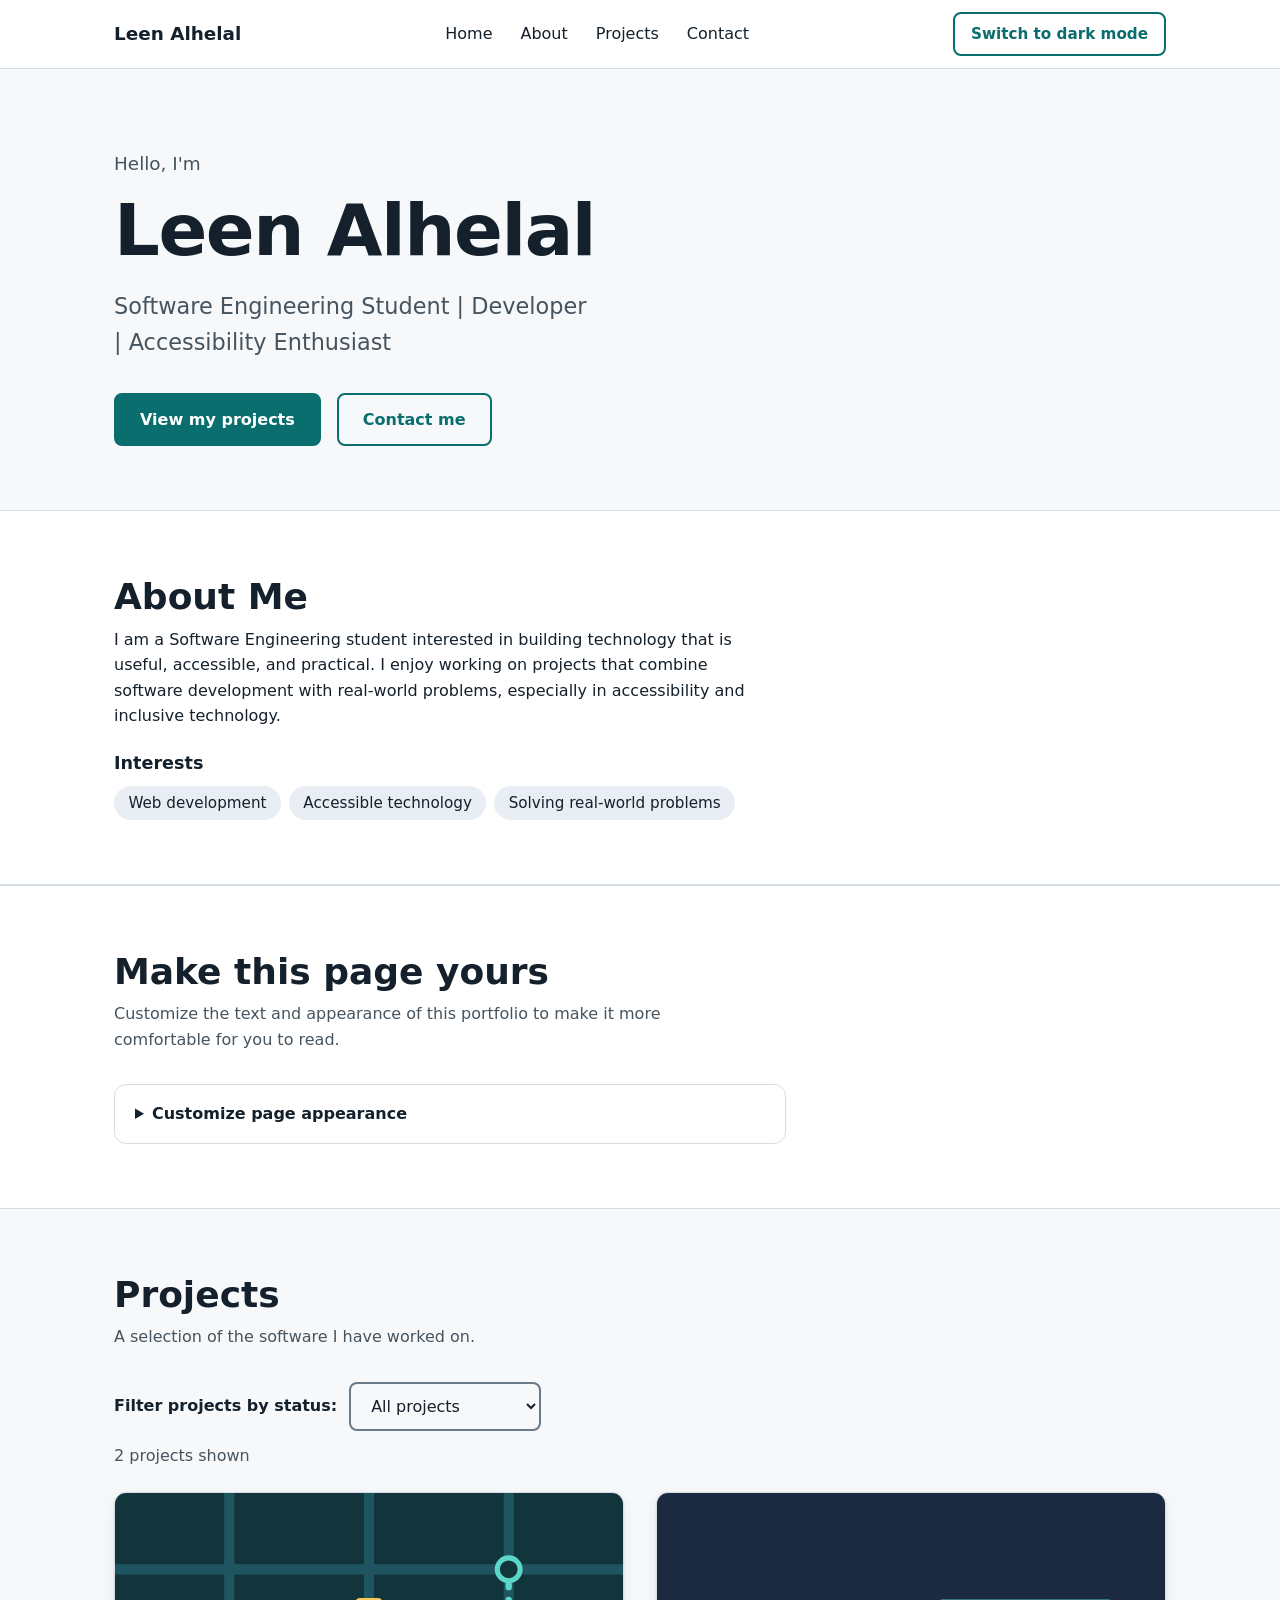
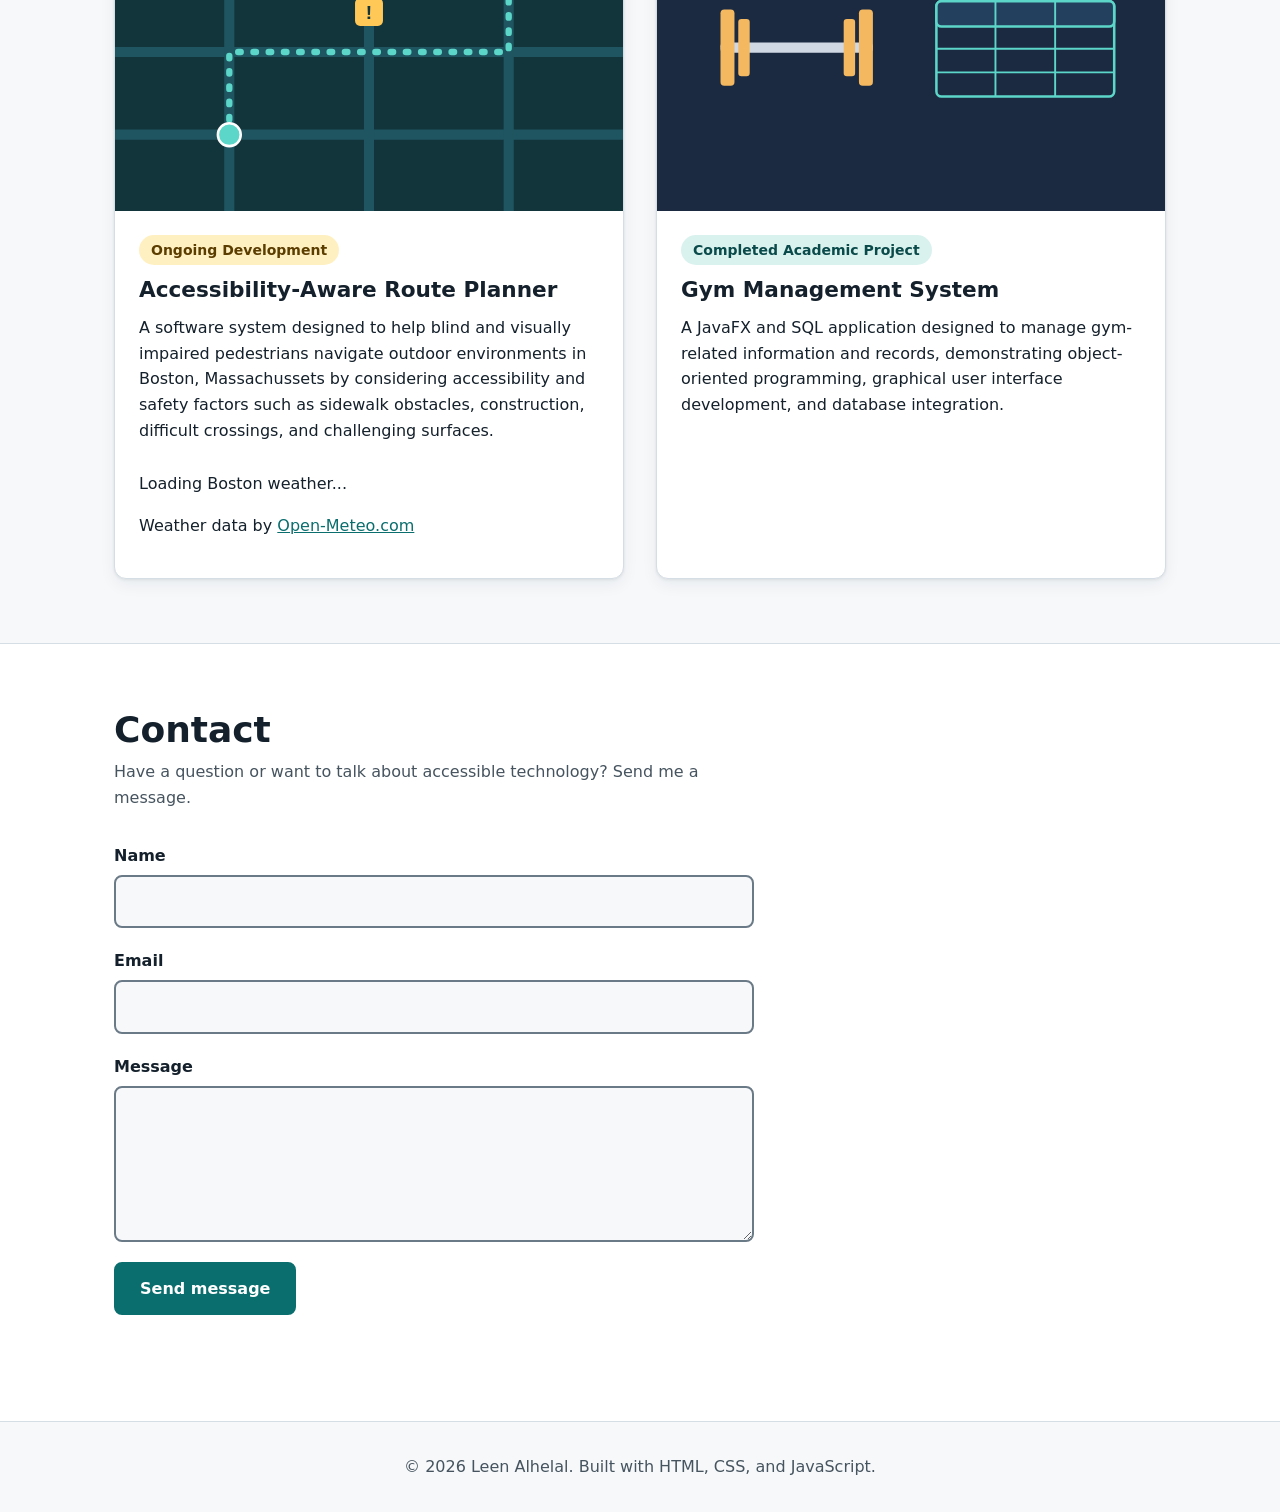
==== .idea/index.html @ 06a5d825 "Weather API Integration in Boston" ====
<!DOCTYPE html>
<html lang="en">
<head>
    <meta charset="UTF-8">
    <!-- The viewport tag makes the page scale correctly on phones and tablets -->
    <meta name="viewport" content="width=device-width, initial-scale=1.0">
    <meta name="description" content="Personal portfolio of Leen Alhelal, a Software Engineering student and accessibility enthusiast.">
    <title>Leen Alhelal | Software Engineering Student</title>

    <link rel="stylesheet" href="css/styles.css">
</head>
<body>

<!-- Skip link: lets keyboard and screen reader users jump past the menu.
     It stays hidden until it receives keyboard focus (see styles.css). -->
<a class="skip-link" href="#main-content">Skip to main content</a>

<!-- ===================== HEADER & NAVIGATION ===================== -->
<header class="site-header">
    <div class="container header-inner">

        <a class="site-logo" href="#home">Leen Alhelal</a>

        <!-- Each link's href matches the id of a section further down the page -->
        <nav class="site-nav" aria-label="Main navigation">
            <ul class="nav-list">
                <li><a class="nav-link" href="#home">Home</a></li>
                <li><a class="nav-link" href="#about">About</a></li>
                <li><a class="nav-link" href="#projects">Projects</a></li>
                <li><a class="nav-link" href="#contact">Contact</a></li>
            </ul>
        </nav>

        <!-- Dark/light mode button. The text is updated by js/script.js -->
        <button id="theme-toggle" class="button button-secondary theme-toggle" type="button">
            Switch to dark mode
        </button>

    </div>
</header>

<main id="main-content">

    <!-- ===================== HERO / HOME ===================== -->
    <section id="home" class="hero" aria-labelledby="hero-title">
        <div class="container">
            <p class="hero-greeting">Hello, I'm</p>
            <h1 id="hero-title" class="hero-title">Leen Alhelal</h1>
            <p class="hero-tagline">Software Engineering Student | Developer | Accessibility Enthusiast</p>

            <div class="hero-actions">
                <a class="button button-primary" href="#projects">View my projects</a>
                <a class="button button-secondary" href="#contact">Contact me</a>
            </div>
        </div>
    </section>

    <!-- ===================== ABOUT ME ===================== -->
    <section id="about" class="section section-alt" aria-labelledby="about-title">
        <div class="container">
            <h2 id="about-title" class="section-title">About Me</h2>

            <div class="about-text">
                <p>
                    I am a Software Engineering student interested in building technology
                    that is useful, accessible, and practical. I enjoy working on projects
                    that combine software development with real-world problems, especially
                    in accessibility and inclusive technology.
                </p>

                <h3 class="about-subheading">Interests</h3>
                <ul class="interest-list">
                    <li>Web development</li>
                    <li>Accessible technology</li>
                    <li>Solving real-world problems</li>
                </ul>
            </div>
        </div>
    </section>


    <!-- ===================== ACCESSIBILITY CUSTOMIZATION ===================== -->
    <section id="accessibility-tools" class="section section-alt"
             aria-labelledby="accessibility-tools-title">
        <div class="container">
            <h2 id="accessibility-tools-title" class="section-title">
                Make this page yours
            </h2>

            <p class="section-intro">
                Customize the text and appearance of this portfolio
                to make it more comfortable for you to read.
            </p>

            <details class="accessibility-settings">
                <summary>Customize page appearance</summary>

                <div class="settings-panel">
                    <!-- Text size -->
                    <div class="setting-control">
                        <label for="text-scale">Text size</label>

                        <div class="range-control">
                            <input type="range" id="text-scale"
                                   min="100" max="150" step="10" value="100">
                            <output id="text-scale-value" for="text-scale">
                                100%
                            </output>
                        </div>
                    </div>

                    <!-- Line spacing -->
                    <div class="setting-control">
                        <label for="line-spacing">Line spacing</label>

                        <div class="range-control">
                            <input type="range" id="line-spacing"
                                   min="1.4" max="2.2" step="0.1" value="1.6">
                            <output id="line-spacing-value" for="line-spacing">
                                1.6
                            </output>
                        </div>
                    </div>

                    <!-- Contrast -->
                    <div class="setting-control">
                        <label for="contrast-setting">Contrast</label>

                        <select id="contrast-setting" class="form-input">
                            <option value="standard">Standard contrast</option>
                            <option value="high">High contrast</option>
                        </select>
                    </div>

                    <!-- Content width -->
                    <div class="setting-control">
                        <label for="width-setting">Content width</label>

                        <select id="width-setting" class="form-input">
                            <option value="comfortable">Comfortable</option>
                            <option value="narrow">Narrow</option>
                        </select>
                    </div>

                    <button id="reset-accessibility"
                            class="button button-secondary"
                            type="button">
                        Reset settings
                    </button>

                    <p id="accessibility-status"
                       class="form-status"
                       role="status"
                       aria-live="polite"></p>
                </div>
            </details>
        </div>
    </section>

    <!-- ===================== PROJECTS ===================== -->
    <section id="projects" class="section" aria-labelledby="projects-title">
        <div class="container">
            <h2 id="projects-title" class="section-title">Projects</h2>

            <p class="section-intro">
                A selection of the software I have worked on.
            </p>

            <!-- Project status filter -->
            <div class="project-filters">
                <label for="project-filter">Filter projects by status:</label>

                <select id="project-filter" class="form-input">
                    <option value="all">All projects</option>
                    <option value="ongoing">Ongoing</option>
                    <option value="completed">Completed</option>
                </select>
            </div>

            <p id="project-count" class="project-count"
               role="status" aria-live="polite">
                Showing 2 of 2 projects.
            </p>

            <p id="project-empty" class="project-empty" hidden>
                No projects match this filter.
            </p>

            <div class="project-grid">


                <!-- Project 1 -->
                <article class="project-card" data-status="ongoing">
                    <img
                            class="project-image"
                            src="assets/images/project-route-planner.svg"
                            alt="Illustration of a route on a street map that goes around an obstacle marker"
                            width="800"
                            height="500"
                            loading="lazy">
                    <div class="project-body">
                        <span class="status-badge status-ongoing">Ongoing Development</span>
                        <h3 class="project-title">Accessibility-Aware Route Planner</h3>
                        <p class="project-description">
                            A software system designed to help blind and visually impaired
                            pedestrians navigate outdoor environments in Boston, Massachussets by considering
                            accessibility and safety factors such as sidewalk obstacles,
                            construction, difficult crossings, and challenging surfaces.
                        </p>

                        <!-- Live Boston walking conditions. Filled in by loadWeather() in js/script.js -->
                        <div id="weather-box" class="weather-box">
                            <p id="weather-text" role="status" aria-live="polite">
                                Loading Boston weather...
                            </p>
                            <p class="weather-credit">
                                Weather data by <a href="https://open-meteo.com/">Open-Meteo.com</a>
                            </p>
                        </div>
                    </div>
                </article>

                <!-- Project 2 -->
                <article class="project-card" data-status="completed">
                    <img
                            class="project-image"
                            src="assets/images/project-gym-management.svg"
                            alt="Illustration of a dumbbell next to a database table"
                            width="800"
                            height="500"
                            loading="lazy">
                    <div class="project-body">
                        <span class="status-badge status-completed">Completed Academic Project</span>
                        <h3 class="project-title">Gym Management System</h3>
                        <p class="project-description">
                            A JavaFX and SQL application designed to manage gym-related
                            information and records, demonstrating object-oriented
                            programming, graphical user interface development, and
                            database integration.
                        </p>
                    </div>
                </article>

            </div>
        </div>
    </section>

    <!-- ===================== CONTACT ===================== -->
    <section id="contact" class="section section-alt" aria-labelledby="contact-title">
        <div class="container">
            <h2 id="contact-title" class="section-title">Contact</h2>
            <p class="section-intro">
                Have a question or want to talk about accessible technology? Send me a message.
            </p>

            <!-- There is no backend, so this form does not send data anywhere yet.
                 js/script.js handles the submit event and shows a confirmation message. -->
            <form id="contact-form" class="contact-form">

                <!-- Each label's "for" matches its input's "id".
                     This lets screen readers announce the label and makes the label clickable. -->
                <div class="form-group">
                    <label class="form-label" for="contact-name">Name</label>
                    <input class="form-input" type="text" id="contact-name" name="name"
                           autocomplete="name" required>
                </div>

                <div class="form-group">
                    <label class="form-label" for="contact-email">Email</label>
                    <input class="form-input" type="email" id="contact-email" name="email"
                           autocomplete="email" required>
                </div>

                <div class="form-group">
                    <label class="form-label" for="contact-message">Message</label>
                    <textarea class="form-input form-textarea" id="contact-message" name="message"
                              rows="5" required></textarea>
                </div>

                <button class="button button-primary" type="submit">Send message</button>

                <!-- role="status" makes screen readers announce the text when it appears -->
                <p id="form-status" class="form-status" role="status"></p>
            </form>
        </div>
    </section>

</main>

<!-- ===================== FOOTER ===================== -->
<footer class="site-footer">
    <div class="container">
        <p>&copy; <span id="current-year">2026</span> Leen Alhelal. Built with HTML, CSS, and JavaScript.</p>
    </div>
</footer>

<!-- The script is at the end of <body> so the page elements already exist when it runs -->
<script src="js/script.js"></script>
</body>
</html>
---- .idea/css/styles.css ----
/* ==========================================================================
   styles.css - Leen Alhelal's portfolio

   Contents
   1. Theme variables (light + dark colours)
   2. Base styles
   3. Reusable pieces (container, buttons, sections)
   4. Header and navigation
   5. Hero
   6. About
   7. Projects
   8. Contact form
   9. Footer
   10. Motion preferences
   11. Responsive design (tablet + mobile)
   ========================================================================== */


/* --------------------------------------------------------------------------
   1. THEME VARIABLES
   Colours live in ONE place. Every rule below uses var(--name), so switching
   theme only means swapping these values.
   -------------------------------------------------------------------------- */

/* Light theme (the default) */
:root {
  color-scheme: light;               /* makes form controls and scrollbars match the theme */

  --color-bg: #f6f8fa;               /* page background */
  --color-surface: #ffffff;          /* cards, header, alternate sections */
  --color-text: #14202b;
  --color-text-muted: #46545f;
  --color-border: #d5dde5;
  --color-input-border: #6b7a87;
  --color-hover-bg: #e8eef3;         /* light highlight for hovered links, chips */

  --color-accent: #0b6e6e;
  --color-accent-hover: #084f4f;
  --color-on-accent: #ffffff;        /* text colour on top of the accent colour */
  --color-focus: #1d4ed8;            /* keyboard focus outline */

  --color-ongoing-bg: #fff0c2;
  --color-ongoing-text: #5c3d00;
  --color-completed-bg: #d9f2ee;
  --color-completed-text: #0a4a4a;

  --shadow-card: 0 1px 3px rgba(20, 32, 43, 0.08), 0 6px 16px rgba(20, 32, 43, 0.06);

  /* Other design values used in several places */
  --font-body: system-ui, -apple-system, "Segoe UI", Roboto, Helvetica, Arial, sans-serif;
  --radius: 12px;
  --max-width: 1100px;
  --scroll-offset: 4.5rem;           /* space left for the sticky header when jumping to a section */
}

/* Dark theme: script.js sets data-theme="dark" on the <html> element.
   These values replace the light ones above. */
:root[data-theme="dark"] {
  color-scheme: dark;

  --color-bg: #0e1620;
  --color-surface: #16212c;
  --color-text: #e9eff4;
  --color-text-muted: #aab8c4;
  --color-border: #2b3a48;
  --color-input-border: #7f909f;
  --color-hover-bg: #223140;

  --color-accent: #5cd6c8;
  --color-accent-hover: #8be9dd;
  --color-on-accent: #0e1620;
  --color-focus: #ffd166;

  --color-ongoing-bg: #3d2f0c;
  --color-ongoing-text: #ffd97a;
  --color-completed-bg: #12403e;
  --color-completed-text: #a1f0e6;

  --shadow-card: 0 1px 3px rgba(0, 0, 0, 0.4);
}


/* --------------------------------------------------------------------------
   2. BASE STYLES
   -------------------------------------------------------------------------- */

/* border-box means padding is included in an element's width (easier maths) */
*,
*::before,
*::after {
  box-sizing: border-box;
}

body {
  margin: 0;
  font-family: var(--font-body);
  line-height: 1.6;
  color: var(--color-text);
  background-color: var(--color-bg);
}

h1,
h2,
h3 {
  line-height: 1.2;
}

/* Responsive images: never wider than their container, and keep proportions */
img {
  display: block;
  max-width: 100%;
  height: auto;
}

a {
  color: var(--color-accent);
}

a:hover {
  color: var(--color-accent-hover);
}

/* Keyboard focus: a clear outline on anything focusable.
   :focus-visible only shows it for keyboard users, not for mouse clicks. */
:focus-visible {
  outline: 3px solid var(--color-focus);
  outline-offset: 3px;
}


/* --------------------------------------------------------------------------
   3. REUSABLE PIECES
   -------------------------------------------------------------------------- */

/* Keeps content centred and not too wide on large screens */
.container {
  max-width: var(--max-width);
  margin-inline: auto;               /* left + right margin: auto = centred */
  padding-inline: 1.5rem;
}

/* Hidden "Skip to main content" link, shown when it gets keyboard focus */
.skip-link {
  position: absolute;
  top: -4rem;                        /* off-screen */
  left: 1rem;
  z-index: 100;
  padding: 0.5rem 1rem;
  border-radius: 8px;
  background-color: var(--color-accent);
  color: var(--color-on-accent);
  font-weight: 600;
}

.skip-link:focus {
  top: 1rem;                         /* slides into view */
  color: var(--color-on-accent);
}

/* Buttons: used for links AND real <button> elements */
.button {
  display: inline-block;
  padding: 0.75rem 1.5rem;
  border: 2px solid var(--color-accent);
  border-radius: 8px;
  font: inherit;                     /* real buttons don't inherit the page font by default */
  font-weight: 600;
  text-align: center;
  text-decoration: none;
  cursor: pointer;
}

.button-primary {
  background-color: var(--color-accent);
  color: var(--color-on-accent);
}

.button-primary:hover {
  background-color: var(--color-accent-hover);
  border-color: var(--color-accent-hover);
  color: var(--color-on-accent);
}

.button-secondary {
  background-color: transparent;
  color: var(--color-accent);
}

.button-secondary:hover {
  background-color: var(--color-accent);
  color: var(--color-on-accent);
}

/* Page sections */
.section {
  padding-block: 4rem;               /* top + bottom */
  scroll-margin-top: var(--scroll-offset);
}

/* Alternate background so sections are easy to tell apart */
.section-alt {
  background-color: var(--color-surface);
  border-block: 1px solid var(--color-border);
}

.section-title {
  margin: 0 0 0.5rem;
  font-size: clamp(1.75rem, 4vw, 2.25rem);   /* scales with screen width, within limits */
}

.section-intro {
  max-width: 60ch;                   /* "ch" is about one character wide: keeps lines readable */
  margin: 0 0 2rem;
  color: var(--color-text-muted);
}


/* --------------------------------------------------------------------------
   4. HEADER AND NAVIGATION
   -------------------------------------------------------------------------- */

.site-header {
  position: sticky;                  /* stays at the top while scrolling */
  top: 0;
  z-index: 50;
  background-color: var(--color-surface);
  border-bottom: 1px solid var(--color-border);
}

/* Flexbox: logo on the left, nav in the middle, toggle button on the right */
.header-inner {
  display: flex;
  align-items: center;
  justify-content: space-between;
  gap: 1rem;
  padding-block: 0.75rem;
}

.site-logo {
  font-size: 1.15rem;
  font-weight: 700;
  color: var(--color-text);
  text-decoration: none;
}

.site-logo:hover {
  color: var(--color-accent);
}

.nav-list {
  display: flex;
  gap: 0.25rem;
  margin: 0;
  padding: 0;
  list-style: none;
}

.nav-link {
  display: block;
  padding: 0.5rem 0.75rem;
  border-radius: 8px;
  font-weight: 500;
  color: var(--color-text);
  text-decoration: none;
}

.nav-link:hover {
  background-color: var(--color-hover-bg);
  color: var(--color-accent);
}

/* Smaller version of the button, for the header.
   It comes AFTER .button in this file so its padding wins. */
.theme-toggle {
  padding: 0.5rem 1rem;
  font-size: 0.95rem;
}


/* --------------------------------------------------------------------------
   5. HERO
   -------------------------------------------------------------------------- */

.hero {
  padding-block: 5rem 4rem;
  scroll-margin-top: var(--scroll-offset);
}

.hero-greeting {
  margin: 0 0 0.5rem;
  font-size: 1.15rem;
  color: var(--color-text-muted);
}

.hero-title {
  margin: 0 0 1rem;
  font-size: clamp(2.5rem, 8vw, 4.5rem);
  letter-spacing: -0.02em;
}

.hero-tagline {
  max-width: 34ch;
  margin: 0;
  font-size: clamp(1.1rem, 2.5vw, 1.4rem);
  color: var(--color-text-muted);
}

.hero-actions {
  display: flex;
  flex-wrap: wrap;                   /* buttons drop to a new line if there is no room */
  gap: 1rem;
  margin-top: 2rem;
}


/* --------------------------------------------------------------------------
   6. ABOUT
   -------------------------------------------------------------------------- */

/* CSS Grid: a fixed-width image column and a text column that takes the rest */

.about-text p {
  max-width: 65ch;
  margin-top: 0;
}

.about-subheading {
  margin: 1.5rem 0 0.75rem;
  font-size: 1.1rem;
}

.interest-list {
  display: flex;
  flex-wrap: wrap;
  gap: 0.5rem;
  margin: 0;
  padding: 0;
  list-style: none;
}

.interest-list li {
  padding: 0.3rem 0.9rem;
  border-radius: 999px;              /* very large radius = pill shape */
  background-color: var(--color-hover-bg);
  font-size: 0.95rem;
}


/* --------------------------------------------------------------------------
   7. PROJECTS
   -------------------------------------------------------------------------- */

/* Two equal columns on desktop and tablet (one column on mobile, see section 11) */
.project-grid {
  display: grid;
  grid-template-columns: repeat(2, 1fr);
  gap: 2rem;
}

/* Each card is a flex column so the image sits on top of the text */
.project-card {
    display: flex;
    flex-direction: column;
    overflow: hidden;
    border: 1px solid var(--color-border);
    border-radius: var(--radius);
    background-color: var(--color-surface);
    box-shadow: var(--shadow-card);
    transition: transform 0.25s ease, box-shadow 0.25s ease;
}

.project-card:hover {
    transform: translateY(-4px);
    box-shadow: 0 8px 20px rgba(20, 32, 43, 0.12);
}

.project-image {
  width: 100%;
  aspect-ratio: 16 / 10;             /* same image shape on every card */
  object-fit: cover;
}

.project-body {
  display: flex;
  flex-direction: column;
  flex: 1;
  gap: 0.75rem;
  padding: 1.5rem;
}

.project-title {
  margin: 0;
  font-size: 1.35rem;
}

.project-description {
  margin: 0;
}

/* Small status label on each card */
.status-badge {
  align-self: flex-start;            /* stops the badge stretching to full width */
  padding: 0.25rem 0.75rem;
  border-radius: 999px;
  font-size: 0.875rem;
  font-weight: 600;
}

.status-ongoing {
  background-color: var(--color-ongoing-bg);
  color: var(--color-ongoing-text);
}

.status-completed {
  background-color: var(--color-completed-bg);
  color: var(--color-completed-text);
}


/* --------------------------------------------------------------------------
   8. CONTACT FORM
   -------------------------------------------------------------------------- */

.contact-form {
  max-width: 40rem;
}

.form-group {
  display: flex;
  flex-direction: column;
  gap: 0.4rem;
  margin-bottom: 1.25rem;
}

.form-label {
  font-weight: 600;
}

.form-input {
  width: 100%;
  padding: 0.75rem 1rem;
  border: 2px solid var(--color-input-border);
  border-radius: 8px;
  background-color: var(--color-bg);
  color: var(--color-text);
  font: inherit;
}

.form-input:hover {
  border-color: var(--color-accent);
}

.form-input:focus-visible {
  border-color: var(--color-focus);
}

.form-textarea {
  min-height: 8rem;
  resize: vertical;                  /* the user can only resize up/down, not sideways */
}

.form-status {
  min-height: 1.6rem;                /* reserves space so the page doesn't jump */
  margin: 1rem 0 0;
  font-weight: 600;
  color: var(--color-accent);
}


/* --------------------------------------------------------------------------
   9. FOOTER
   -------------------------------------------------------------------------- */

.site-footer {
  padding-block: 2rem;
  text-align: center;
  color: var(--color-text-muted);
}

.site-footer p {
  margin: 0;
}


/* --------------------------------------------------------------------------
   10. MOTION PREFERENCES
   Smooth scrolling and colour fades are only enabled for people who have NOT
   asked their device to reduce motion.
   -------------------------------------------------------------------------- */

@media (prefers-reduced-motion: no-preference) {
  html {
    scroll-behavior: smooth;         /* nav links glide to their section */
  }

  * {
    transition: background-color 0.25s ease, color 0.25s ease, border-color 0.25s ease;
  }
}


/* --------------------------------------------------------------------------
   11. RESPONSIVE DESIGN
   Media queries apply their rules only when the screen is this narrow or less.
   Desktop styles are written first; smaller screens override what changes.
   -------------------------------------------------------------------------- */

/* Tablet: 768px wide and below */
@media (max-width: 768px) {
  :root {
    --scroll-offset: 8rem;           /* the header is taller when it wraps onto two rows */
  }

  /* Header: logo + button on the first row, navigation on the second row */
  .header-inner {
    flex-wrap: wrap;
  }

  .site-nav {
    order: 3;                        /* moves the nav after the button */
    width: 100%;
  }

  .nav-list {
    flex-wrap: wrap;
  }

  .hero {
    padding-block: 3.5rem 3rem;
  }

  .section {
    padding-block: 3rem;
  }
}

/* Mobile: 600px wide and below */
@media (max-width: 600px) {
  .container {
    padding-inline: 1rem;
  }

  /* Projects: one card per row */
  .project-grid {
    grid-template-columns: 1fr;
  }

  /* Hero buttons: full width, easy to tap */
  .hero-actions .button {
    flex: 1 1 100%;
  }
}


/* ==========================================================================
   ASSIGNMENT 2: PROJECT FILTER + ACCESSIBILITY CUSTOMIZATION
   ========================================================================== */

/* ---------- Project status filter ---------- */

.project-filters {
    display: flex;
    flex-wrap: wrap;
    align-items: center;
    gap: 0.75rem;
    margin-bottom: 0.75rem;
}

.project-filters label {
    font-weight: 600;
}

.project-filters select {
    width: auto;
    min-width: 12rem;
}

.project-count,
.project-empty {
    margin: 0 0 1.5rem;
    color: var(--color-text-muted);
}

.project-empty {
    padding: 1rem;
    border: 1px solid var(--color-border);
    border-radius: var(--radius);
    background-color: var(--color-surface);
}

/* The existing .project-card uses display: flex.
   This rule ensures filtered cards are actually hidden. */
.project-card[hidden] {
    display: none !important;
}


/* ---------- Accessibility customization panel ---------- */

.accessibility-settings {
    max-width: 42rem;
    border: 1px solid var(--color-border);
    border-radius: var(--radius);
    background-color: var(--color-surface);
}

.accessibility-settings summary {
    padding: 1rem 1.25rem;
    font-weight: 600;
    cursor: pointer;
}

.accessibility-settings summary:hover {
    background-color: var(--color-hover-bg);
}

.settings-panel {
    display: grid;
    gap: 1.25rem;
    padding: 1.25rem;
    border-top: 1px solid var(--color-border);
}

.setting-control {
    display: grid;
    gap: 0.5rem;
}

.setting-control > label {
    font-weight: 600;
}

.range-control {
    display: flex;
    align-items: center;
    gap: 1rem;
}

.range-control input {
    flex: 1;
    min-width: 0;
    accent-color: var(--color-accent);
}

.range-control output {
    min-width: 4rem;
    font-weight: 600;
    text-align: end;
    color: var(--color-text-muted);
}

.settings-panel select {
    max-width: 100%;
}

#reset-accessibility {
    justify-self: start;
}


/* ---------- User-adjustable reading settings ---------- */

/* JavaScript updates these variables when the visitor changes settings. */

:root {
    --text-scale: 1;
    --reading-line-height: 1.6;
}

/* Scale the root font size so rem-based text and controls grow together. */
html {
    font-size: calc(100% * var(--text-scale));
}

/* Let the visitor adjust normal text line spacing. */
body {
    line-height: var(--reading-line-height);
}


/* ---------- High-contrast themes ---------- */

/* High contrast in light mode */
:root[data-contrast="high"]:not([data-theme="dark"]) {
    --color-bg: #ffffff;
    --color-surface: #ffffff;
    --color-text: #000000;
    --color-text-muted: #222222;
    --color-border: #000000;
    --color-input-border: #000000;
    --color-hover-bg: #eeeeee;

    --color-accent: #005fcc;
    --color-accent-hover: #003f8f;
    --color-on-accent: #ffffff;
    --color-focus: #ffbf00;

    --color-ongoing-bg: #ffffff;
    --color-ongoing-text: #000000;
    --color-completed-bg: #ffffff;
    --color-completed-text: #000000;
}

/* High contrast in dark mode */
:root[data-contrast="high"][data-theme="dark"] {
    --color-bg: #000000;
    --color-surface: #000000;
    --color-text: #ffffff;
    --color-text-muted: #eeeeee;
    --color-border: #ffffff;
    --color-input-border: #ffffff;
    --color-hover-bg: #222222;

    --color-accent: #ffff00;
    --color-accent-hover: #e5e500;
    --color-on-accent: #000000;
    --color-focus: #ffff00;

    --color-ongoing-bg: #000000;
    --color-ongoing-text: #ffffff;
    --color-completed-bg: #000000;
    --color-completed-text: #ffffff;
}

/* Keep status badges distinguishable in high-contrast mode. */
:root[data-contrast="high"] .status-badge {
    border: 1px solid currentColor;
}


/* ---------- Small-screen layout ---------- */

@media (max-width: 600px) {
    .project-filters {
        align-items: stretch;
        flex-direction: column;
    }

    .project-filters select {
        width: 100%;
    }

    .settings-panel {
        padding: 1rem;
    }
}

/* Avoid transitions if the visitor's device requests reduced motion. */
@media (prefers-reduced-motion: reduce) {
    *,
    *::before,
    *::after {
        scroll-behavior: auto !important;
        animation-duration: 0.01ms !important;
        animation-iteration-count: 1 !important;
        transition-duration: 0.01ms !important;
    }
}
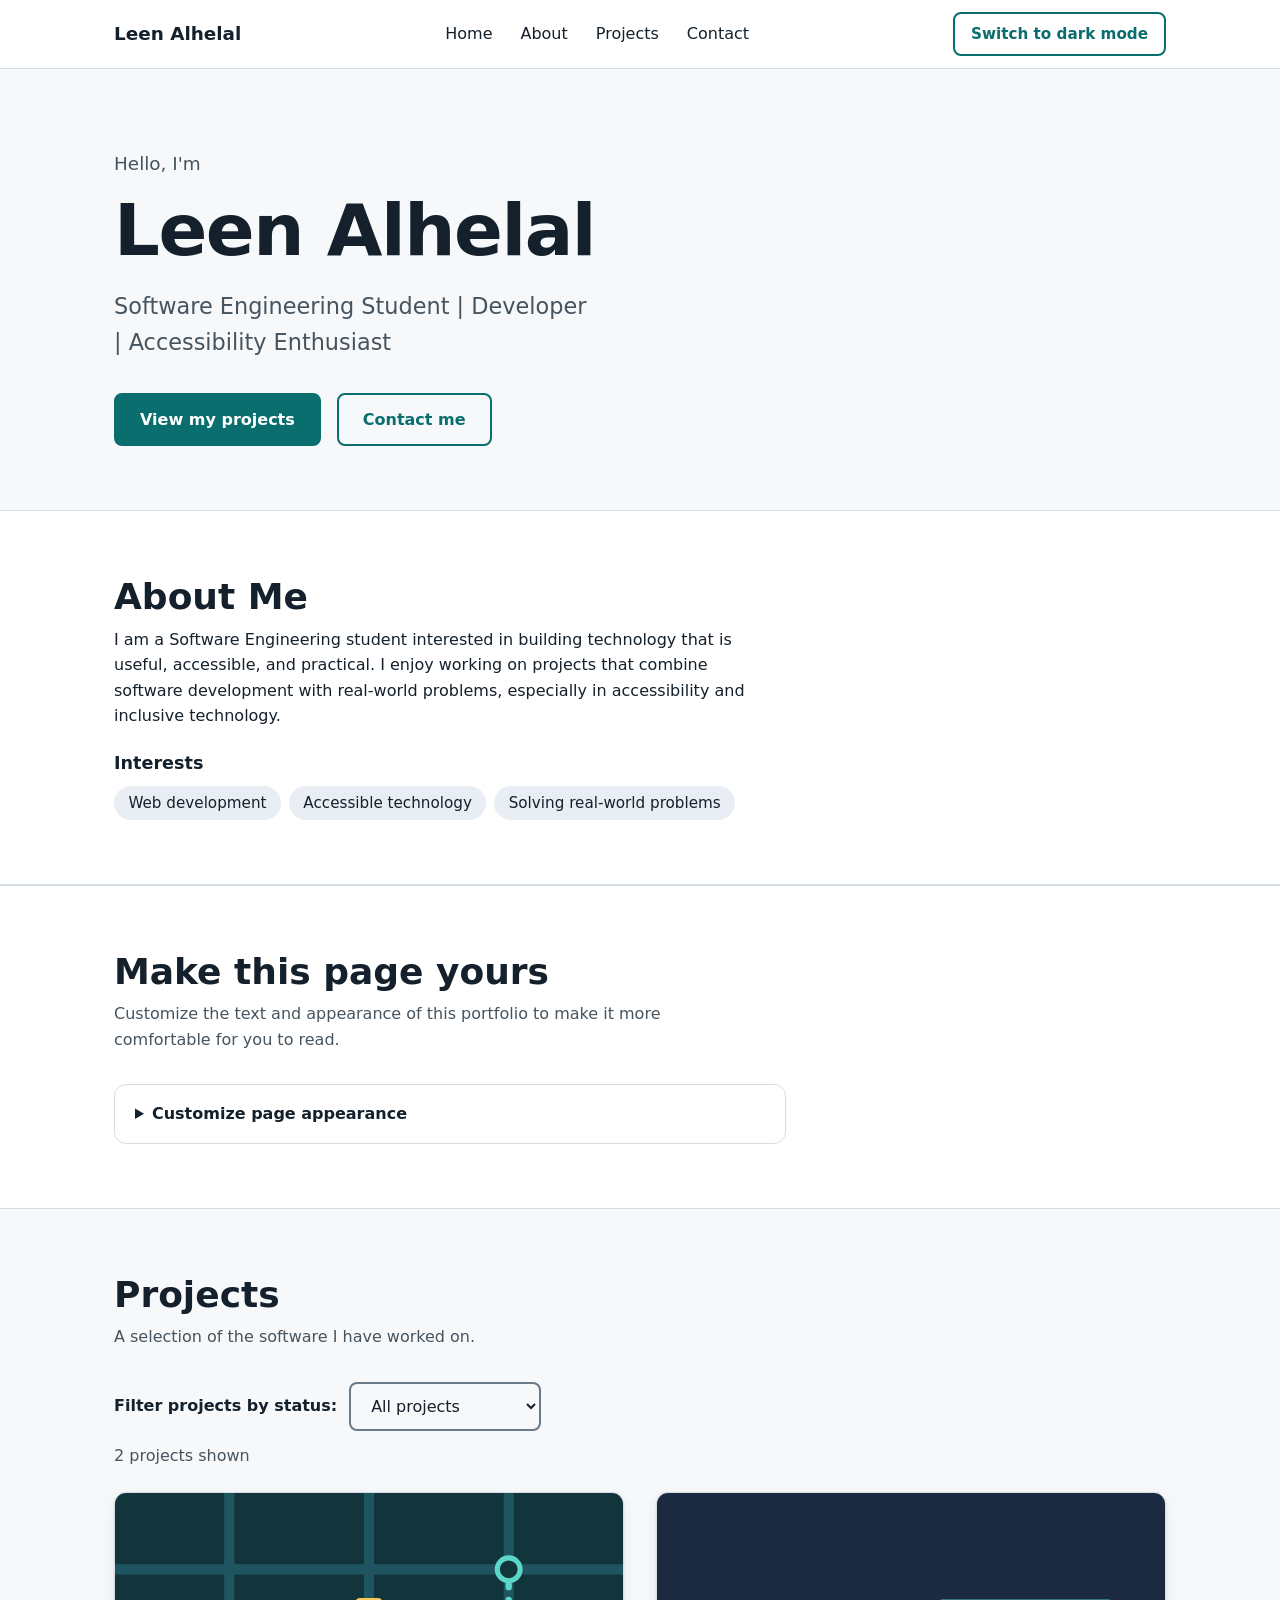
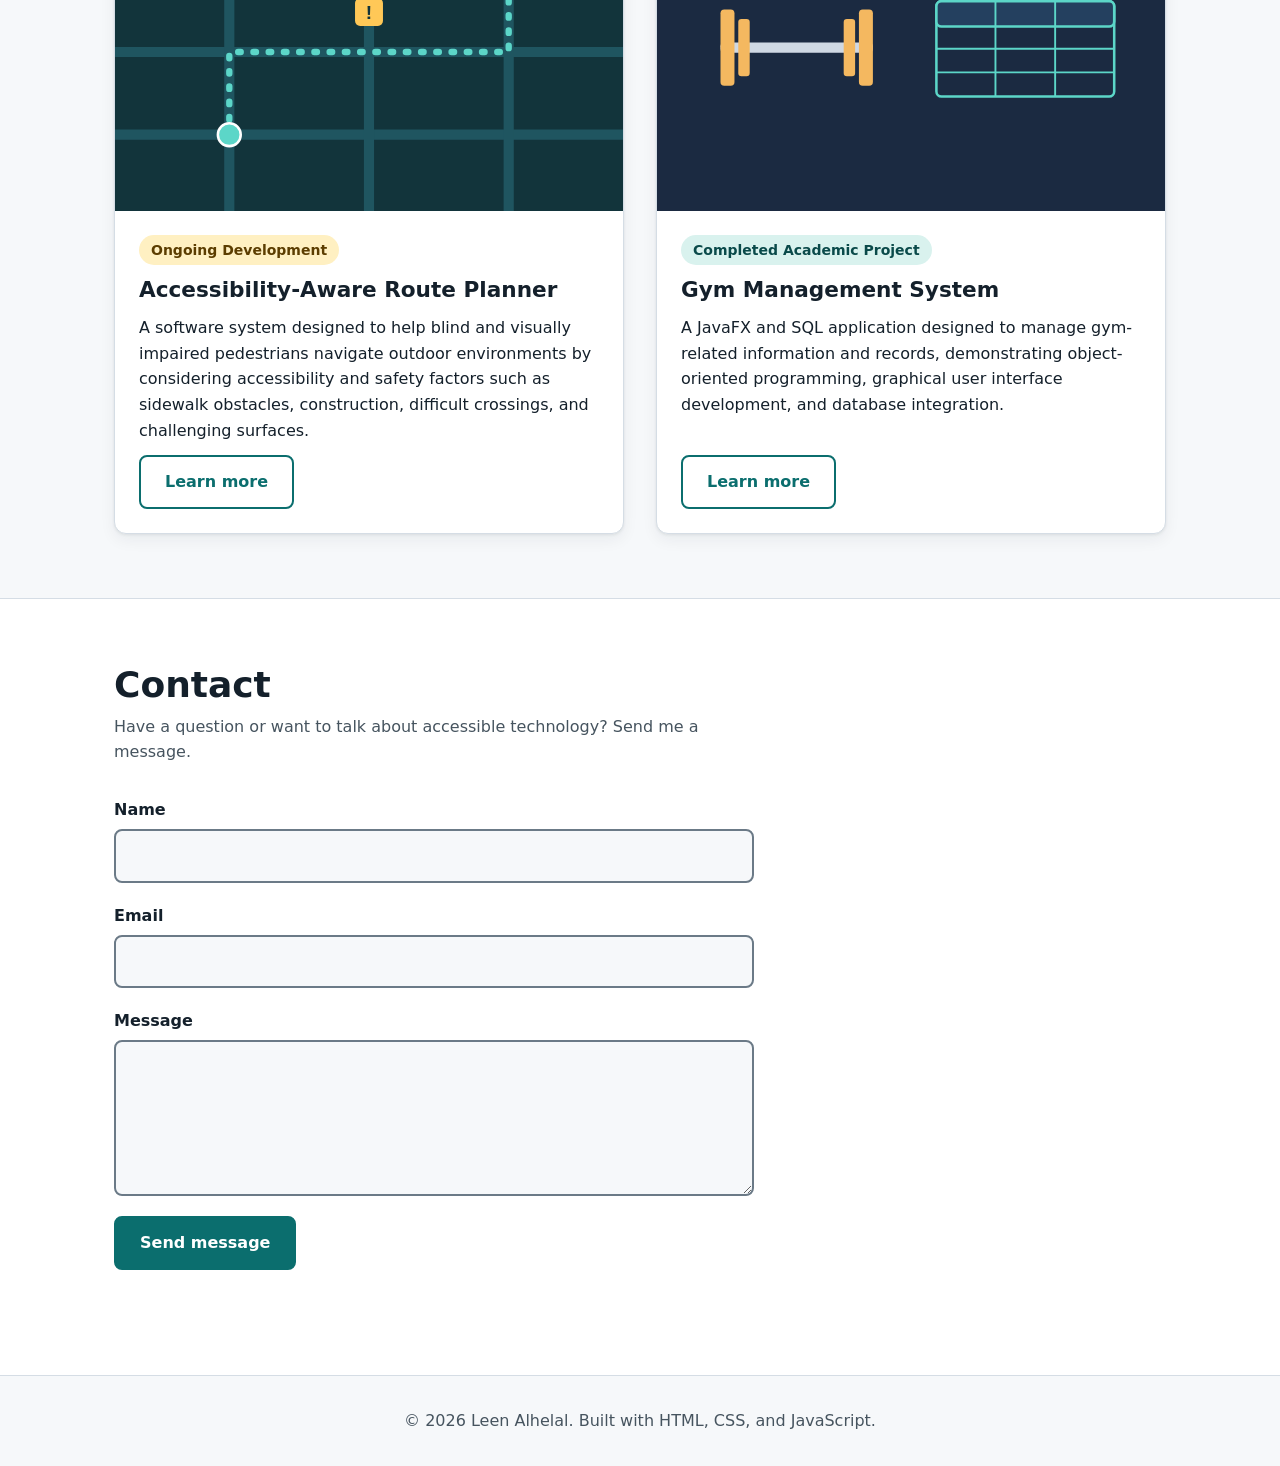
==== commit 81a94d14: "API integration with error handling, part of complex logic" ====
--- a/.idea/index.html
+++ b/.idea/index.html
@@ -203,20 +203,17 @@
                         <h3 class="project-title">Accessibility-Aware Route Planner</h3>
                         <p class="project-description">
                             A software system designed to help blind and visually impaired
-                            pedestrians navigate outdoor environments in Boston, Massachussets by considering
+                            pedestrians navigate outdoor environments by considering
                             accessibility and safety factors such as sidewalk obstacles,
                             construction, difficult crossings, and challenging surfaces.
                         </p>
 
-                        <!-- Live Boston walking conditions. Filled in by loadWeather() in js/script.js -->
-                        <div id="weather-box" class="weather-box">
-                            <p id="weather-text" role="status" aria-live="polite">
-                                Loading Boston weather...
-                            </p>
-                            <p class="weather-credit">
-                                Weather data by <a href="https://open-meteo.com/">Open-Meteo.com</a>
-                            </p>
-                        </div>
+                        <!-- data-dialog holds the id of the pop-up this button opens (see js/script.js) -->
+                        <button class="button button-secondary more-button" type="button"
+                                data-dialog="route-planner-dialog"
+                                aria-label="Learn more about the Accessibility-Aware Route Planner">
+                            Learn more
+                        </button>
                     </div>
                 </article>
 
@@ -238,12 +235,82 @@
                             programming, graphical user interface development, and
                             database integration.
                         </p>
+
+                        <button class="button button-secondary more-button" type="button"
+                                data-dialog="gym-dialog"
+                                aria-label="Learn more about the Gym Management System">
+                            Learn more
+                        </button>
                     </div>
                 </article>
 
             </div>
         </div>
     </section>
+
+    <!-- ===================== PROJECT DETAIL POP-UPS ===================== -->
+    <!-- <dialog> is a built-in HTML pop-up. It is opened by the "Learn more" buttons (js/script.js) -->
+    <dialog id="route-planner-dialog" class="project-dialog" aria-labelledby="route-dialog-title">
+        <div class="dialog-inner">
+            <div class="dialog-header">
+                <h2 id="route-dialog-title">Accessibility-Aware Route Planner</h2>
+                <button class="dialog-close" type="button" aria-label="Close">✕</button>
+            </div>
+
+            <h3>The problem</h3>
+            <p>Blind pedestrians in Boston face barriers that make walking unsafe, such as broken sidewalks and
+                non-compliant curb ramps. Mainstream navigation apps make this worse: they prioritize the
+                fastest route, give little accessibility information, and are split across several complex apps. </p>
+
+            <h3>How it works</h3>
+            <p>The system models Boston's sidewalks as a weighted graph, where each sidewalk segment's weight is its distance.
+                Segments with barriers, such as damaged curb ramps, get extra penalties. Weather APIs also add penalties when
+                it's snowing. A shortest-path algorithm (A*) then picks the route with the lowest total weight, avoiding barriers
+                even if the route is slightly longer.</p>
+
+            <h3>Technologies</h3>
+            <ul>
+                <li>Mobile app: React Native (JavaScript), with built-in screen-reader support</li>
+                <li>Backend / API: Node.js and Express</li>
+                <li>Database: MongoDB, to store barrier and condition data</li>
+                <li>Routing: Python and NetworkX, to build the weighted graph and run A*</li>
+                <li>Map data: OpenStreetMap, for the sidewalk network</li>
+                <li>Weather: a weather API, such as the National Weather Service API, for snow conditions</li>
+            </ul>
+
+            <!-- Live weather demo. Filled in by loadWeather() in js/script.js -->
+            <section class="weather-panel" aria-labelledby="weather-title">
+                <h3 id="weather-title">Live demo: walking conditions in Boston</h3>
+                <div id="weather-content" aria-live="polite">
+                    <p>Loading Boston weather...</p>
+                </div>
+                <p class="weather-credit">
+                    Weather data by <a href="https://open-meteo.com/">Open-Meteo.com</a>
+                </p>
+            </section>
+        </div>
+    </dialog>
+
+    <dialog id="gym-dialog" class="project-dialog" aria-labelledby="gym-dialog-title">
+        <div class="dialog-inner">
+            <div class="dialog-header">
+                <h2 id="gym-dialog-title">Gym Management System</h2>
+                <button class="dialog-close" type="button" aria-label="Close">✕</button>
+            </div>
+
+            <h3>What it does</h3>
+            <p>A desktop application developed using JavaFX and SQL to manage gym operations and records.
+                The system organizes gym-related information through a graphical interface and database integration.</p>
+
+            <h3>What I learned</h3>
+            <ul>
+                <li>Applying object-oriented programming principles to structure and organize an application.</li>
+                <li>Developing graphical user interfaces using JavaFX.</li>
+                <li>Integrating SQL databases to store, retrieve, and manage data.</li>
+                <li>Connecting the application's interface with database operations.</li>
+            </ul>
+        </div>
+    </dialog>
 
     <!-- ===================== CONTACT ===================== -->
     <section id="contact" class="section section-alt" aria-labelledby="contact-title">
--- a/.idea/css/styles.css
+++ b/.idea/css/styles.css
@@ -756,3 +756,183 @@
         transition-duration: 0.01ms !important;
     }
 }
+
+
+/* ==========================================================================
+   ASSIGNMENT 3: PROJECT DETAIL POP-UPS + LIVE WEATHER
+   ========================================================================== */
+
+/* Colours for the three walking-condition levels, in each theme */
+:root {
+    --color-good: #2e7d32;
+    --color-caution: #a15c00;
+    --color-difficult: #c62828;
+}
+
+:root[data-theme="dark"] {
+    --color-good: #6fcf73;
+    --color-caution: #ffb74d;
+    --color-difficult: #ff6b6b;
+}
+
+
+/* ---------- "Learn more" button on each project card ---------- */
+
+.more-button {
+    align-self: flex-start;            /* same trick as .status-badge: no full-width stretch */
+    margin-top: auto;                  /* pushes the button to the bottom of the card */
+}
+
+
+/* ---------- Pop-up (<dialog>) ---------- */
+
+.project-dialog {
+    width: min(90vw, 50rem);           /* about half the screen on laptops, nearly full width on phones */
+    max-height: 85vh;                  /* long content scrolls inside the pop-up */
+    padding: 0;
+    border: 1px solid var(--color-border);
+    border-radius: var(--radius);
+    background-color: var(--color-surface);
+    color: var(--color-text);
+    box-shadow: 0 20px 50px rgba(0, 0, 0, 0.3);
+}
+
+/* The dark layer behind the pop-up */
+.project-dialog::backdrop {
+    background-color: rgba(0, 0, 0, 0.6);
+}
+
+.dialog-inner {
+    padding: 2rem;
+}
+
+.dialog-inner h2 {
+    margin: 0;
+}
+
+.dialog-inner h3 {
+    margin: 1.5rem 0 0.5rem;
+}
+
+.dialog-inner p {
+    margin: 0;
+}
+
+.dialog-header {
+    display: flex;
+    justify-content: space-between;
+    align-items: flex-start;
+    gap: 1rem;
+}
+
+.dialog-close {
+    padding: 0.25rem 0.6rem;
+    border: none;
+    border-radius: 8px;
+    background: none;
+    color: var(--color-text);
+    font-size: 1.5rem;
+    line-height: 1;
+    cursor: pointer;
+}
+
+.dialog-close:hover {
+    background-color: var(--color-hover-bg);
+}
+
+
+/* ---------- Weather panel ---------- */
+
+.weather-panel {
+    margin-top: 2rem;
+    padding: 1.5rem;
+    border: 1px solid var(--color-border);
+    border-radius: var(--radius);
+    background-color: var(--color-bg);
+}
+
+.weather-panel h3 {
+    margin-top: 0;
+}
+
+/* The coloured box with the walking-condition message */
+.weather-status {
+    margin-bottom: 1rem;
+    padding: 1rem;
+    border-left: 6px solid;
+    border-radius: 8px;
+    background-color: var(--color-surface);
+}
+
+.weather-status p + p {
+    margin-top: 0.25rem;
+}
+
+.weather-good {
+    border-color: var(--color-good);
+}
+
+.weather-caution {
+    border-color: var(--color-caution);
+}
+
+.weather-difficult {
+    border-color: var(--color-difficult);
+}
+
+.weather-status-title {
+    font-weight: 700;
+}
+
+/* Temperature / wind / precipitation tiles. auto-fit makes as many columns as fit. */
+.weather-stats {
+    display: grid;
+    grid-template-columns: repeat(auto-fit, minmax(8rem, 1fr));
+    gap: 0.75rem;
+    margin: 0;
+    padding: 0;
+    list-style: none;
+}
+
+.weather-stats li {
+    display: flex;
+    flex-direction: column;
+    padding: 0.75rem;
+    border: 1px solid var(--color-border);
+    border-radius: 8px;
+    background-color: var(--color-surface);
+}
+
+.stat-value {
+    font-size: 1.5rem;
+    font-weight: 700;
+}
+
+.stat-label,
+.weather-note,
+.weather-credit {
+    font-size: 0.875rem;
+    color: var(--color-text-muted);
+}
+
+.dialog-inner .weather-note,
+.dialog-inner .weather-credit {
+    margin-top: 1rem;
+}
+
+.weather-error {
+    font-weight: 600;
+    color: var(--color-difficult);
+}
+
+/* High contrast: the status box gets a full outline, like the status badges */
+:root[data-contrast="high"] .weather-status {
+    border: 2px solid currentColor;
+    border-left-width: 6px;
+}
+
+@media (max-width: 600px) {
+    .dialog-inner {
+        padding: 1.25rem;
+    }
+}
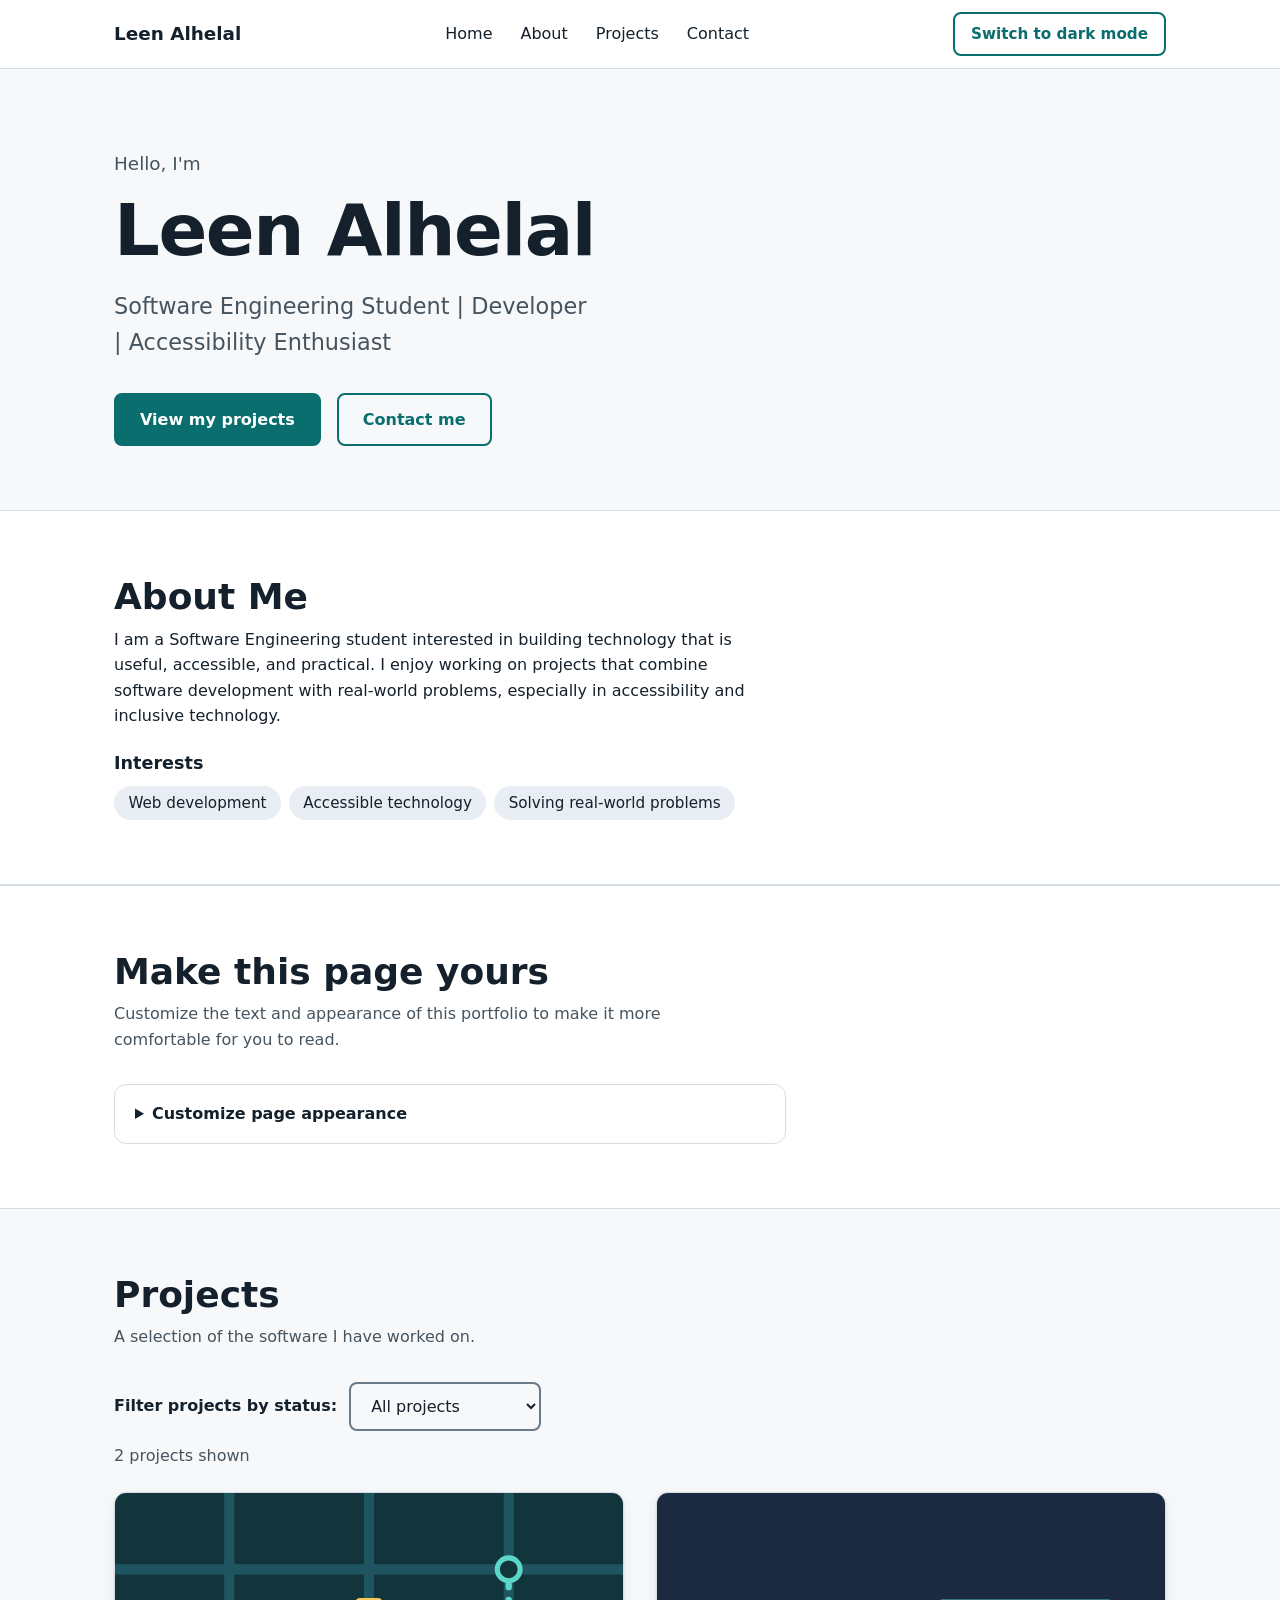
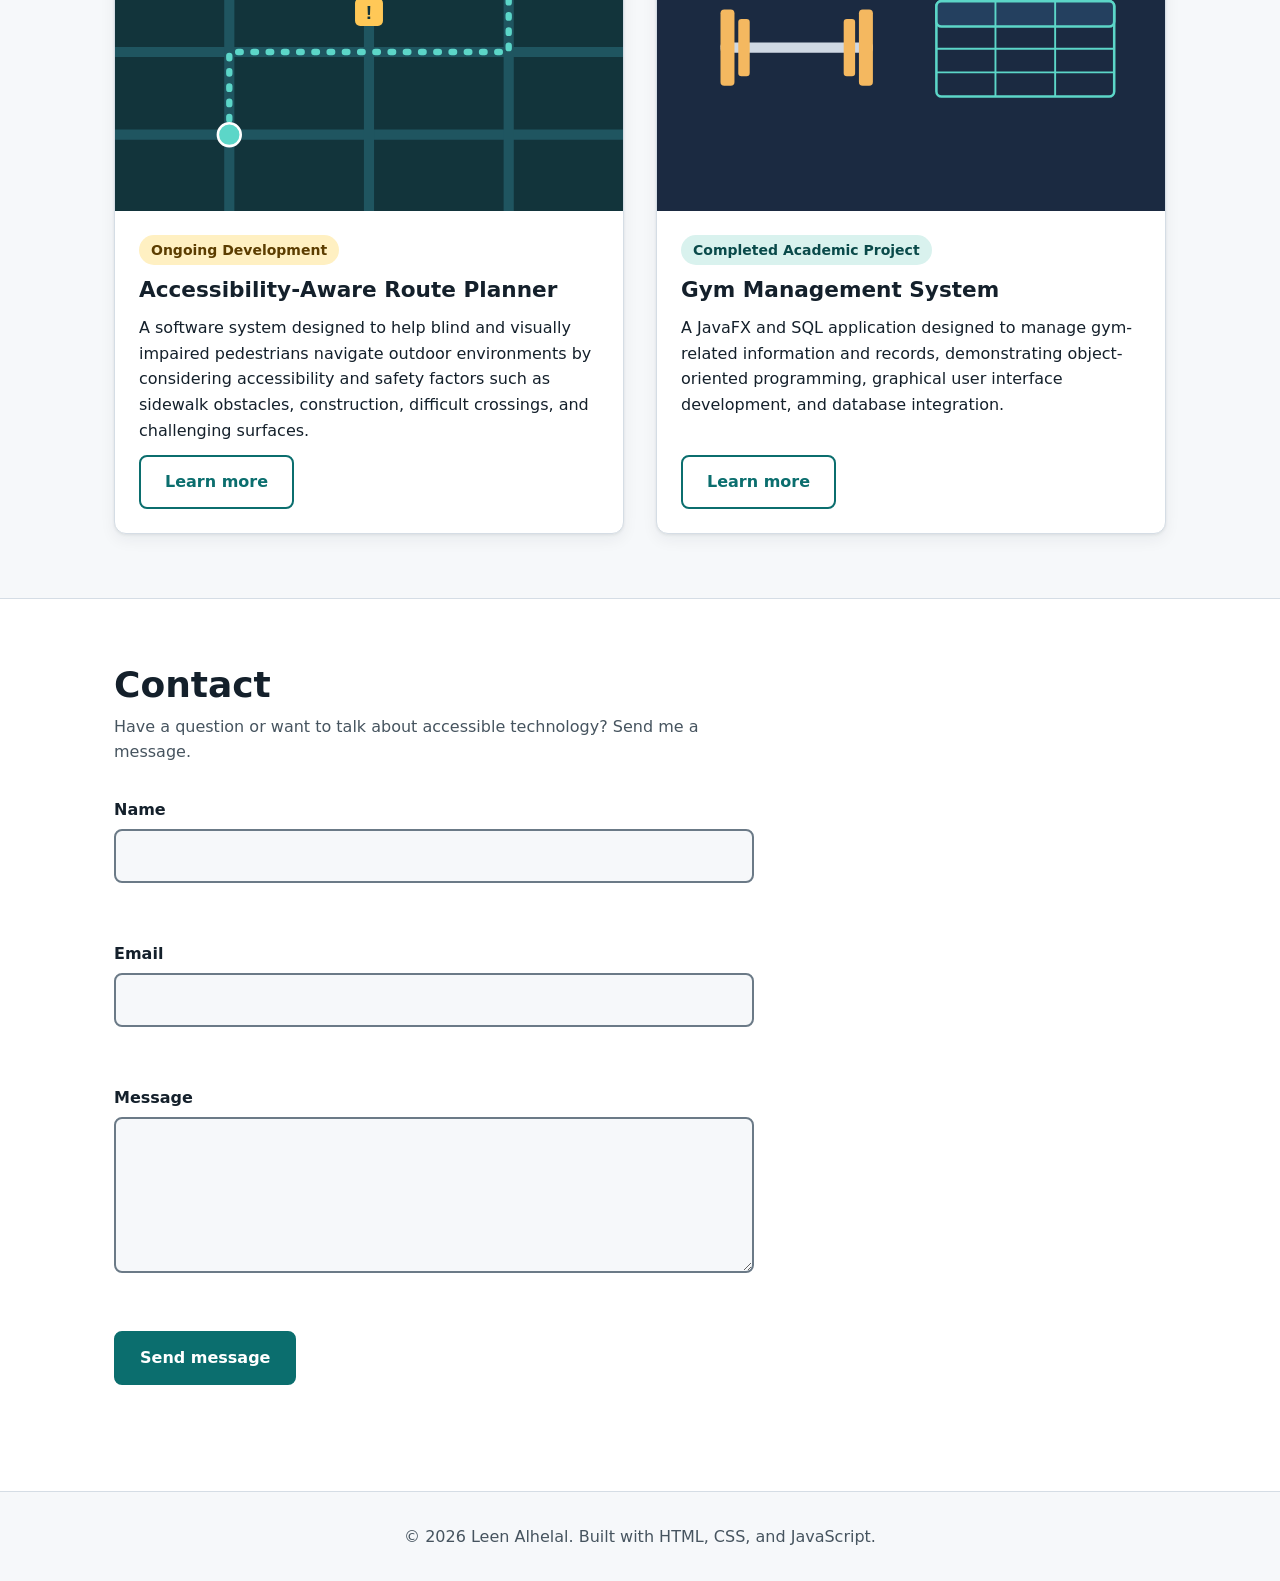
==== commit 3313790f: "Add custom contact form validation Assisted-by: Claude (Opus 5.5)" ====
--- a/.idea/index.html
+++ b/.idea/index.html
@@ -258,24 +258,14 @@
             </div>
 
             <h3>The problem</h3>
-            <p>Blind pedestrians in Boston face barriers that make walking unsafe, such as broken sidewalks and
-                non-compliant curb ramps. Mainstream navigation apps make this worse: they prioritize the
-                fastest route, give little accessibility information, and are split across several complex apps. </p>
+            <p>Write in your own words: what problem blind pedestrians face.</p>
 
             <h3>How it works</h3>
-            <p>The system models Boston's sidewalks as a weighted graph, where each sidewalk segment's weight is its distance.
-                Segments with barriers, such as damaged curb ramps, get extra penalties. Weather APIs also add penalties when
-                it's snowing. A shortest-path algorithm (A*) then picks the route with the lowest total weight, avoiding barriers
-                even if the route is slightly longer.</p>
+            <p>Write: how your planner picks a route (obstacles, construction, crossings, surfaces).</p>
 
             <h3>Technologies</h3>
             <ul>
-                <li>Mobile app: React Native (JavaScript), with built-in screen-reader support</li>
-                <li>Backend / API: Node.js and Express</li>
-                <li>Database: MongoDB, to store barrier and condition data</li>
-                <li>Routing: Python and NetworkX, to build the weighted graph and run A*</li>
-                <li>Map data: OpenStreetMap, for the sidewalk network</li>
-                <li>Weather: a weather API, such as the National Weather Service API, for snow conditions</li>
+                <li>List the tools/languages you use</li>
             </ul>
 
             <!-- Live weather demo. Filled in by loadWeather() in js/script.js -->
@@ -299,16 +289,10 @@
             </div>
 
             <h3>What it does</h3>
-            <p>A desktop application developed using JavaFX and SQL to manage gym operations and records.
-                The system organizes gym-related information through a graphical interface and database integration.</p>
+            <p>Write: what the system manages (members, records, ...).</p>
 
             <h3>What I learned</h3>
-            <ul>
-                <li>Applying object-oriented programming principles to structure and organize an application.</li>
-                <li>Developing graphical user interfaces using JavaFX.</li>
-                <li>Integrating SQL databases to store, retrieve, and manage data.</li>
-                <li>Connecting the application's interface with database operations.</li>
-            </ul>
+            <p>Write: OOP, JavaFX GUI, SQL database integration.</p>
         </div>
     </dialog>
 
@@ -321,27 +305,34 @@
             </p>
 
             <!-- There is no backend, so this form does not send data anywhere yet.
-                 js/script.js handles the submit event and shows a confirmation message. -->
-            <form id="contact-form" class="contact-form">
+                 js/script.js checks every field and shows a confirmation message.
+                 "novalidate" turns off the browser's own pop-up bubbles so our
+                 clearer, screen-reader-friendly messages are used instead. -->
+            <form id="contact-form" class="contact-form" novalidate>
 
                 <!-- Each label's "for" matches its input's "id".
-                     This lets screen readers announce the label and makes the label clickable. -->
+                     This lets screen readers announce the label and makes the label clickable.
+                     aria-describedby links each input to its error message, so a screen reader
+                     reads the error when the field gets focus. -->
                 <div class="form-group">
                     <label class="form-label" for="contact-name">Name</label>
                     <input class="form-input" type="text" id="contact-name" name="name"
-                           autocomplete="name" required>
+                           autocomplete="name" required aria-describedby="contact-name-error">
+                    <p id="contact-name-error" class="field-error"></p>
                 </div>
 
                 <div class="form-group">
                     <label class="form-label" for="contact-email">Email</label>
                     <input class="form-input" type="email" id="contact-email" name="email"
-                           autocomplete="email" required>
+                           autocomplete="email" required aria-describedby="contact-email-error">
+                    <p id="contact-email-error" class="field-error"></p>
                 </div>
 
                 <div class="form-group">
                     <label class="form-label" for="contact-message">Message</label>
                     <textarea class="form-input form-textarea" id="contact-message" name="message"
-                              rows="5" required></textarea>
+                              rows="5" required aria-describedby="contact-message-error"></textarea>
+                    <p id="contact-message-error" class="field-error"></p>
                 </div>
 
                 <button class="button button-primary" type="submit">Send message</button>
